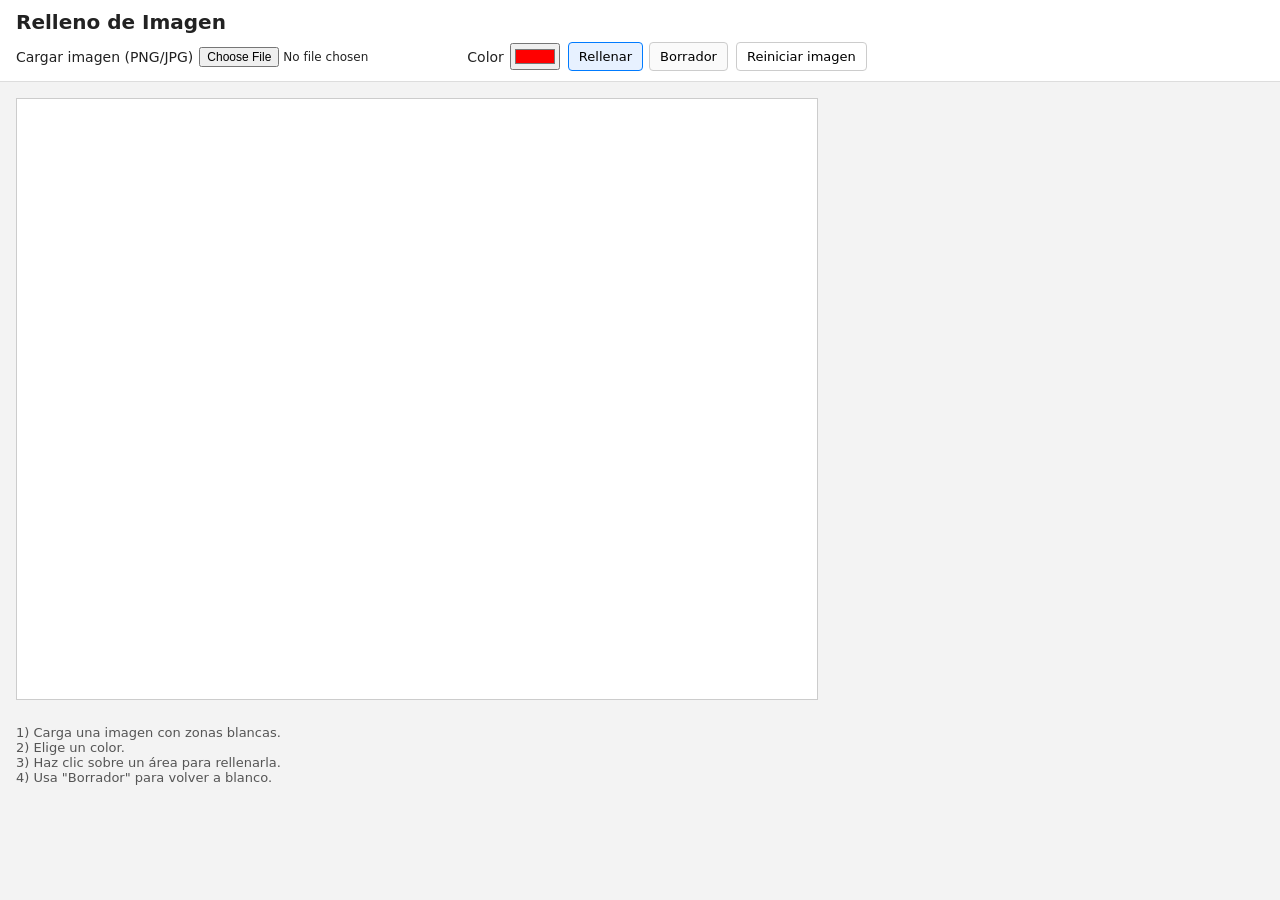
==== web/index.html @ a2bf3a7e "v1" ====
<!DOCTYPE html>
<html lang="es">
<head>
  <meta charset="UTF-8">
  <title>Relleno de Imagen (Tipo Paint)</title>
  <link rel="stylesheet" href="styles.css">
</head>
<body>
  <header>
    <h1>Relleno de Imagen</h1>
    <div class="toolbar">
      <label class="tool-item">
        Cargar imagen (PNG/JPG)
        <input type="file" id="imageLoader" accept="image/png, image/jpeg">
      </label>

      <label class="tool-item">
        Color
        <input type="color" id="colorPicker" value="#ff0000">
      </label>

      <div class="tool-item mode-buttons">
        <button id="fillModeBtn" class="active">Rellenar</button>
        <button id="eraseModeBtn">Borrador</button>
      </div>

      <button id="resetBtn" class="tool-item">Reiniciar imagen</button>
    </div>
  </header>

  <main>
    <canvas id="canvas"></canvas>
    <p class="hint">
      1) Carga una imagen con zonas blancas.<br>
      2) Elige un color.<br>
      3) Haz clic sobre un área para rellenarla.<br>
      4) Usa "Borrador" para volver a blanco.
    </p>
  </main>

  <script src="script.js"></script>
</body>
</html>
---- web/styles.css ----
* {
  box-sizing: border-box;
  font-family: system-ui, -apple-system, BlinkMacSystemFont, "Segoe UI", sans-serif;
}

body {
  margin: 0;
  background: #f3f3f3;
  color: #222;
}

header {
  background: #ffffff;
  border-bottom: 1px solid #ddd;
  padding: 10px 16px;
  display: flex;
  flex-direction: column;
  gap: 8px;
}

header h1 {
  margin: 0;
  font-size: 20px;
}

.toolbar {
  display: flex;
  flex-wrap: wrap;
  gap: 8px;
  align-items: center;
}

.tool-item {
  display: inline-flex;
  align-items: center;
  gap: 6px;
  font-size: 14px;
}

.tool-item input[type="file"] {
  font-size: 12px;
}

.mode-buttons button {
  padding: 6px 10px;
  border: 1px solid #ccc;
  background: #fafafa;
  cursor: pointer;
  border-radius: 4px;
  font-size: 13px;
}

.mode-buttons button.active {
  border-color: #007bff;
  background: #e7f1ff;
}

.mode-buttons button:hover {
  background: #f0f0f0;
}

#resetBtn {
  padding: 6px 10px;
  border-radius: 4px;
  border: 1px solid #ccc;
  background: #fff;
  cursor: pointer;
  font-size: 13px;
}

#resetBtn:hover {
  background: #f5f5f5;
}

main {
  padding: 16px;
  display: flex;
  flex-direction: column;
  align-items: flex-start;
  gap: 12px;
}

#canvas {
  border: 1px solid #ccc;
  background: #ffffff;
  max-width: 100%;
  image-rendering: pixelated;
}

.hint {
  font-size: 13px;
  color: #555;
}
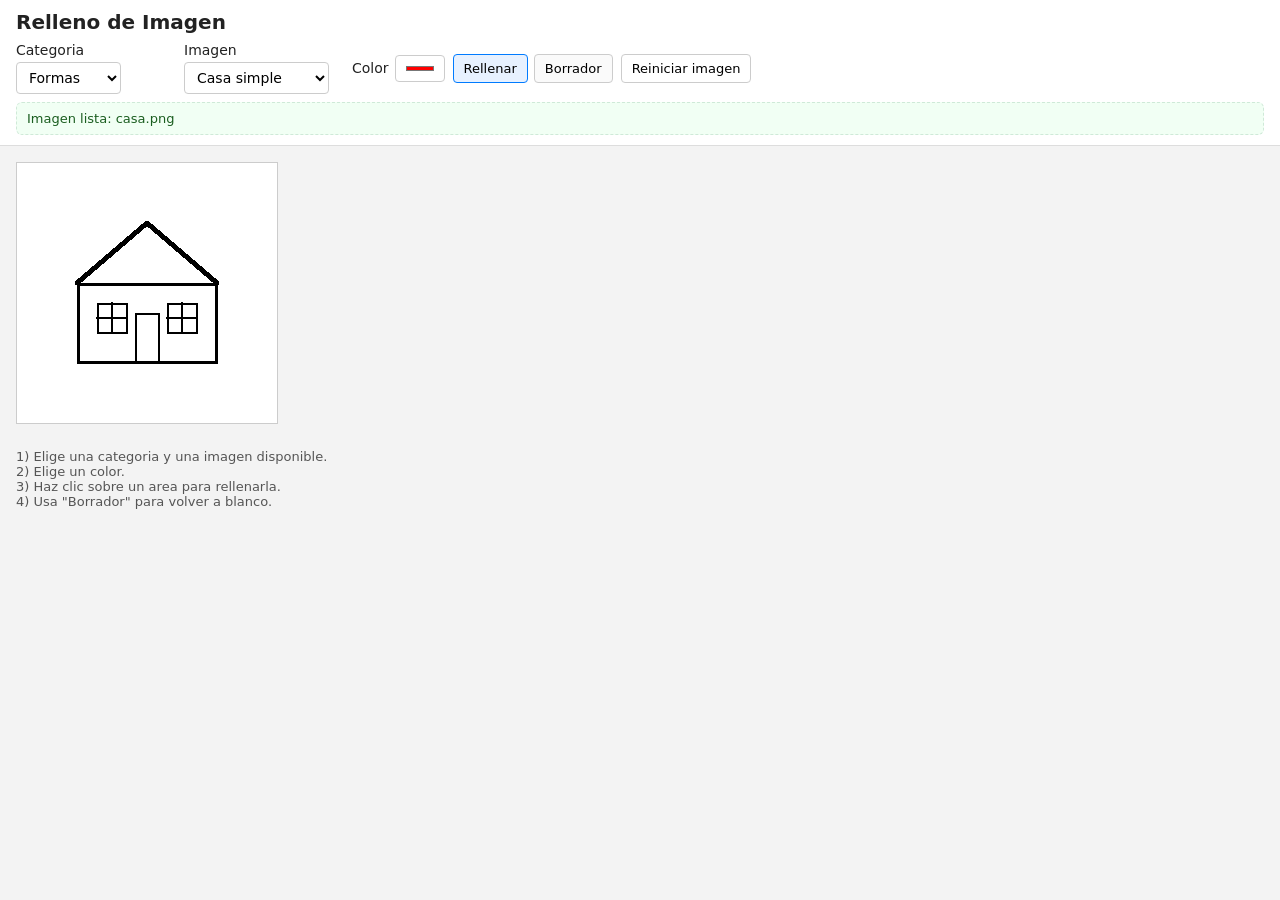
==== commit a8c5c7ba: "v2" ====
--- a/web/index.html
+++ b/web/index.html
@@ -9,10 +9,15 @@
   <header>
     <h1>Relleno de Imagen</h1>
     <div class="toolbar">
-      <label class="tool-item">
-        Cargar imagen (PNG/JPG)
-        <input type="file" id="imageLoader" accept="image/png, image/jpeg">
-      </label>
+      <div class="tool-item column">
+        <label for="categorySelect">Categoria</label>
+        <select id="categorySelect"></select>
+      </div>
+
+      <div class="tool-item column">
+        <label for="imageSelect">Imagen</label>
+        <select id="imageSelect"></select>
+      </div>
 
       <label class="tool-item">
         Color
@@ -26,14 +31,15 @@
 
       <button id="resetBtn" class="tool-item">Reiniciar imagen</button>
     </div>
+    <div id="status" class="status">Selecciona una imagen de la lista para empezar.</div>
   </header>
 
   <main>
     <canvas id="canvas"></canvas>
     <p class="hint">
-      1) Carga una imagen con zonas blancas.<br>
+      1) Elige una categoria y una imagen disponible.<br>
       2) Elige un color.<br>
-      3) Haz clic sobre un área para rellenarla.<br>
+      3) Haz clic sobre un area para rellenarla.<br>
       4) Usa "Borrador" para volver a blanco.
     </p>
   </main>
--- a/web/styles.css
+++ b/web/styles.css
@@ -37,8 +37,20 @@
   font-size: 14px;
 }
 
-.tool-item input[type="file"] {
-  font-size: 12px;
+.tool-item.column {
+  flex-direction: column;
+  align-items: flex-start;
+  gap: 4px;
+  min-width: 160px;
+}
+
+.tool-item select,
+.tool-item input[type="color"] {
+  padding: 6px 8px;
+  border-radius: 4px;
+  border: 1px solid #ccc;
+  background: #fff;
+  font-size: 14px;
 }
 
 .mode-buttons button {
@@ -72,6 +84,27 @@
   background: #f5f5f5;
 }
 
+.status {
+  font-size: 13px;
+  color: #444;
+  padding: 8px 10px;
+  background: #f9f9f9;
+  border: 1px dashed #ddd;
+  border-radius: 6px;
+}
+
+.status[data-state="success"] {
+  color: #1b5e20;
+  background: #f1fff4;
+  border-color: #cfe9d8;
+}
+
+.status[data-state="error"] {
+  color: #b00020;
+  background: #fff3f3;
+  border-color: #f5c2c7;
+}
+
 main {
   padding: 16px;
   display: flex;
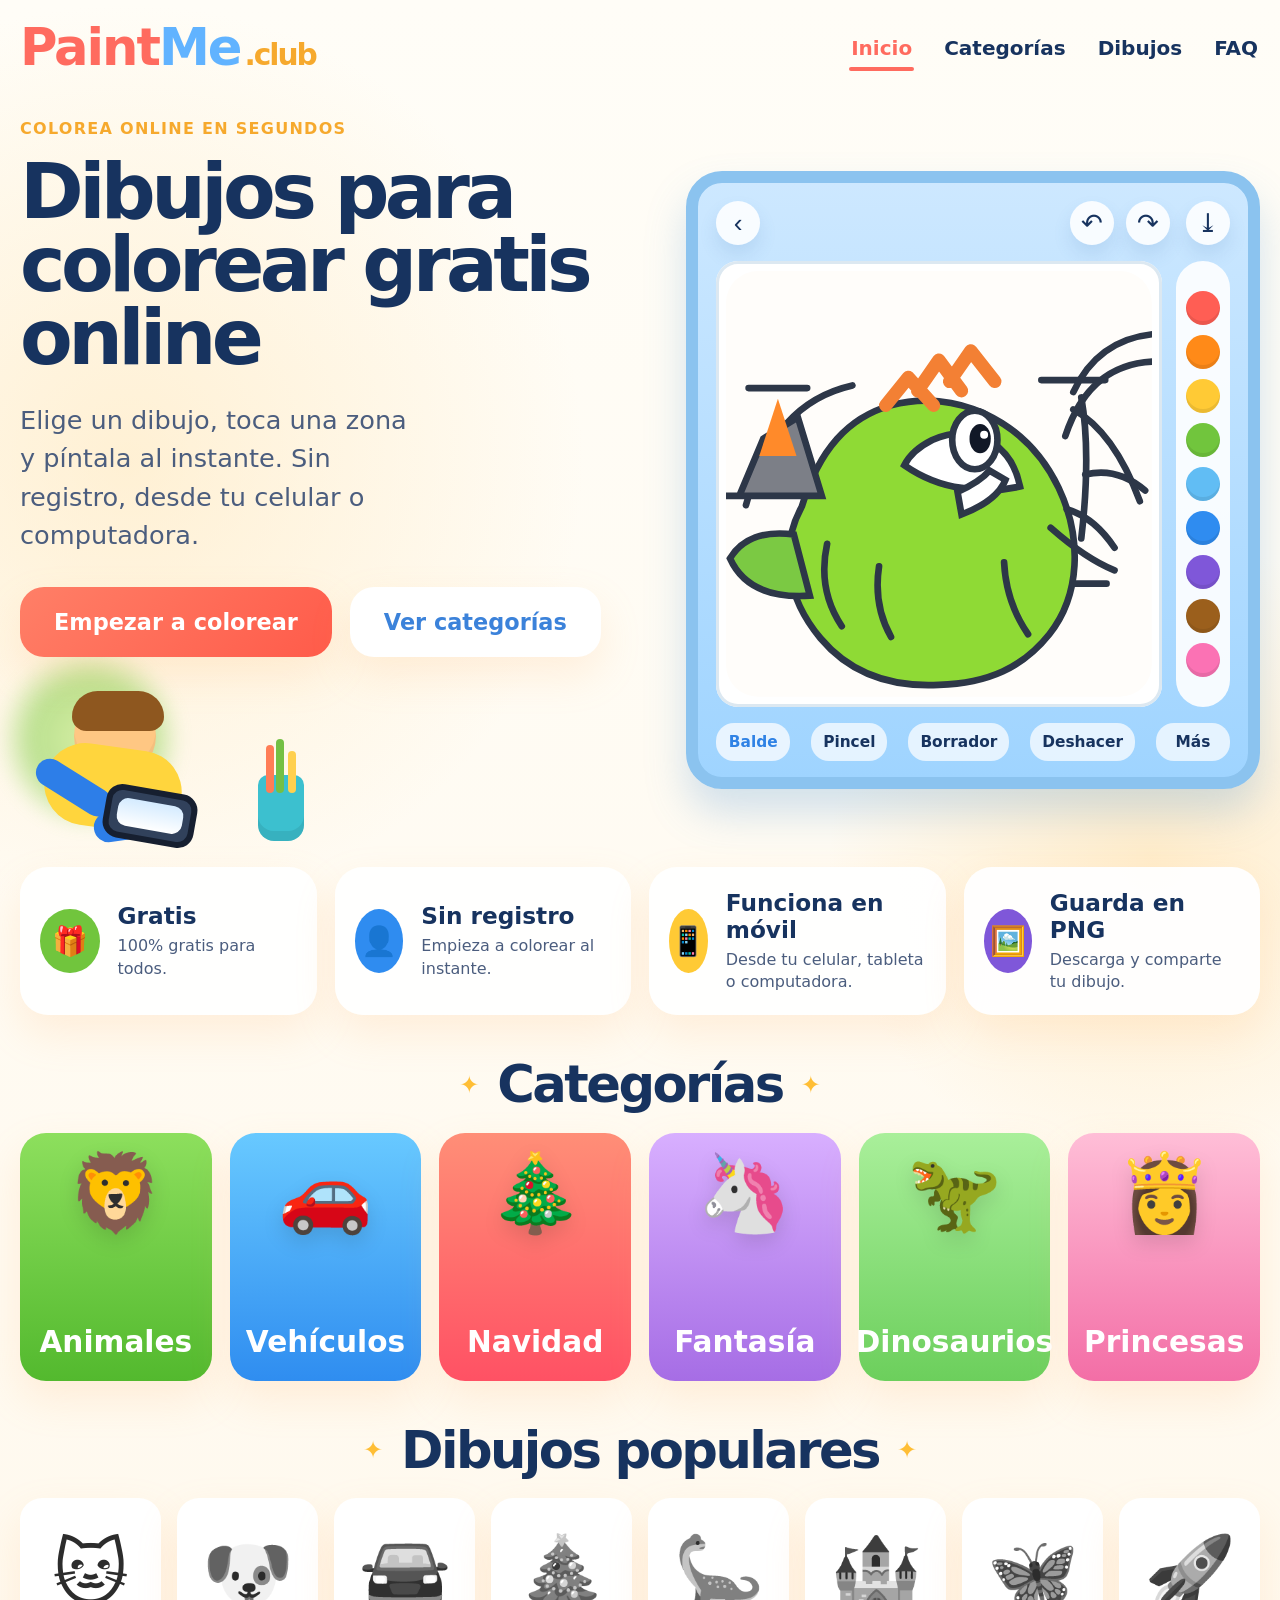
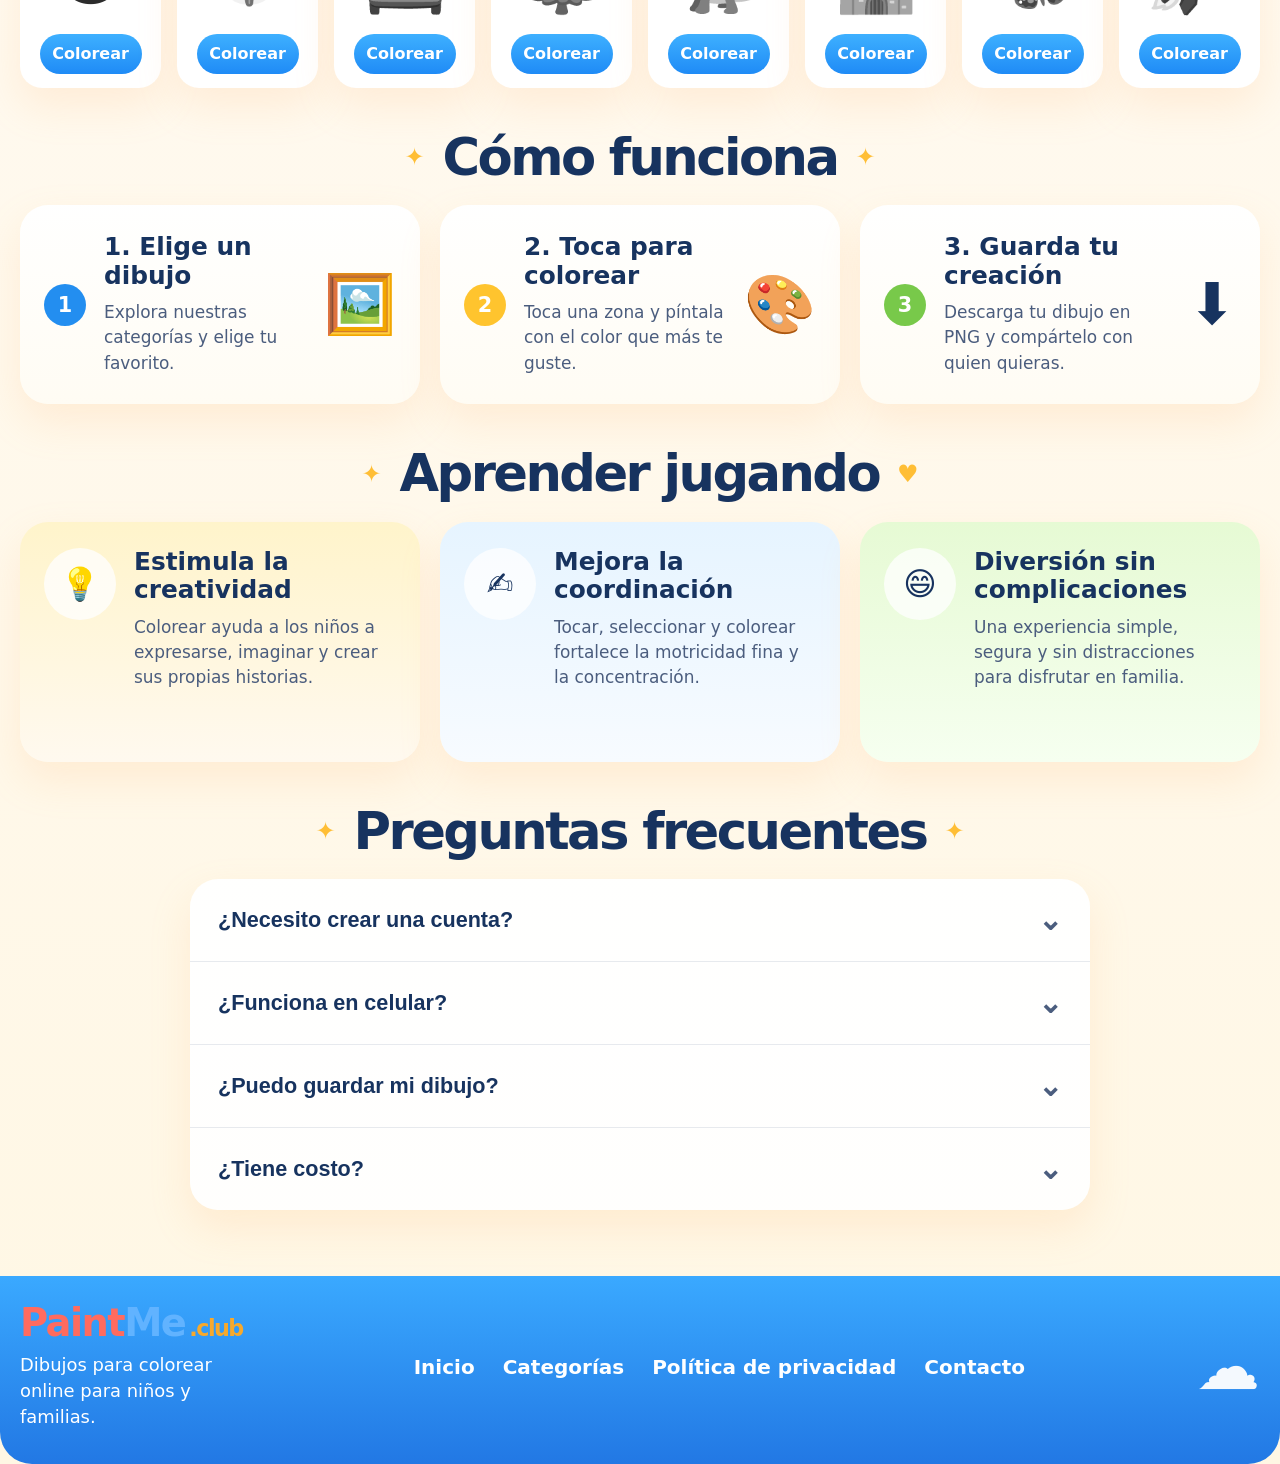
==== commit cb197bb0: "home" ====
--- a/web/index.html
+++ b/web/index.html
@@ -2,48 +2,338 @@
 <html lang="es">
 <head>
   <meta charset="UTF-8">
-  <title>Relleno de Imagen (Tipo Paint)</title>
-  <link rel="stylesheet" href="styles.css">
+  <meta name="viewport" content="width=device-width, initial-scale=1.0">
+  <title>PaintMe.club | Dibujos para colorear gratis online</title>
+  <meta name="description" content="Dibujos para colorear gratis online para niños y familias. Elige un dibujo, toca para colorear y guarda tu creación en PNG.">
+  <link rel="stylesheet" href="index.css">
 </head>
 <body>
-  <header>
-    <h1>Relleno de Imagen</h1>
-    <div class="toolbar">
-      <div class="tool-item column">
-        <label for="categorySelect">Categoria</label>
-        <select id="categorySelect"></select>
+  <div class="page-shell">
+    <header class="site-header" id="inicio">
+      <a class="brand" href="#inicio" aria-label="PaintMe.club, volver al inicio">
+        <span class="brand-paint">Paint</span><span class="brand-me">Me</span><span class="brand-club">.club</span>
+      </a>
+      <nav class="site-nav" aria-label="Principal">
+        <a class="is-active" href="#inicio">Inicio</a>
+        <a href="#categorias">Categorías</a>
+        <a href="#dibujos">Dibujos</a>
+        <a href="#faq">FAQ</a>
+      </nav>
+    </header>
+
+    <main>
+      <section class="hero-section">
+        <div class="hero-copy">
+          <p class="eyebrow">Colorea online en segundos</p>
+          <h1>Dibujos para colorear gratis online</h1>
+          <p class="hero-text">Elige un dibujo, toca una zona y píntala al instante. Sin registro, desde tu celular o computadora.</p>
+          <div class="hero-actions">
+            <a class="btn btn-primary" href="paint.html">Empezar a colorear</a>
+            <a class="btn btn-secondary" href="#categorias">Ver categorías</a>
+          </div>
+          <div class="hero-kid" aria-hidden="true">
+            <div class="kid-figure">
+              <div class="kid-head"></div>
+              <div class="kid-body"></div>
+              <div class="kid-tablet"></div>
+            </div>
+            <div class="pencil-cup">
+              <span></span><span></span><span></span>
+            </div>
+          </div>
+        </div>
+        <div class="hero-preview" aria-label="Vista previa de la aplicación para colorear">
+          <div class="preview-device">
+            <div class="preview-topbar">
+              <button type="button" aria-label="Volver">‹</button>
+              <div class="topbar-actions">
+                <button type="button" aria-label="Deshacer">↶</button>
+                <button type="button" aria-label="Rehacer">↷</button>
+              </div>
+              <button type="button" aria-label="Descargar">⤓</button>
+            </div>
+            <div class="preview-body">
+              <div class="drawing-surface">
+                <svg viewBox="0 0 320 320" role="img" aria-label="Dinosaurio coloreado en la app">
+                  <rect width="320" height="320" rx="24" fill="#fffdfa"/>
+                  <path d="M17 88h44M237 82h48M28 233h22M261 235h25" stroke="#2d3748" stroke-width="5" stroke-linecap="round"/>
+                  <path d="M57 177c13-43 35-67 67-76 47-13 101 10 126 62 18 38 16 81-7 110-20 25-46 37-83 38-39 2-68-10-89-35-26-31-31-68-14-99Z" fill="#8fda35" stroke="#2d3748" stroke-width="5"/>
+                  <path d="M155 127c16-7 31-7 45 2 11 7 18 18 21 33-13 3-28 4-44 1-16-2-30-8-43-17 4-8 11-14 21-19Z" fill="#ffffff" stroke="#2d3748" stroke-width="5"/>
+                  <ellipse cx="187" cy="127" rx="17" ry="22" fill="#ffffff" stroke="#2d3748" stroke-width="5"/>
+                  <ellipse cx="191" cy="126" rx="8" ry="11" fill="#111827"/>
+                  <circle cx="194" cy="123" r="3" fill="#ffffff"/>
+                  <path d="M210 157c-4 10-15 19-33 26l-3-17c11-5 19-10 24-16l12 7Z" fill="#ffffff" stroke="#2d3748" stroke-width="5"/>
+                  <path d="M120 101l17-21 19 21M144 90l16-23 17 23M168 83l16-23 18 23" fill="none" stroke="#f38034" stroke-width="10" stroke-linecap="round" stroke-linejoin="round"/>
+                  <path d="M76 205c-5 23-1 44 11 62M115 222c-3 20 0 37 9 53M209 219c1 20 7 38 18 54M244 193c17 15 33 26 48 32" fill="none" stroke="#2d3748" stroke-width="5" stroke-linecap="round"/>
+                  <path d="M63 244c-31 2-51-8-60-28 9-15 26-21 48-18l12 46Z" fill="#7bc943" stroke="#2d3748" stroke-width="5"/>
+                  <path d="M15 176c14-52 40-81 80-90" fill="none" stroke="#2d3748" stroke-width="5" stroke-linecap="round"/>
+                  <path d="M255 124c13-39 37-57 73-56M270 153c16-4 31 0 45 12M256 179c14 4 26 14 36 29" fill="none" stroke="#2d3748" stroke-width="5" stroke-linecap="round"/>
+                  <path d="M0 169h72l-18-59-26 16-18 43Z" fill="#7c7f87" stroke="#2d3748" stroke-width="5"/>
+                  <path d="m39 96 14 43H25l14-43Z" fill="#ff8a2a"/>
+                  <path d="M261 91c13-28 35-43 67-44" fill="none" stroke="#2d3748" stroke-width="5" stroke-linecap="round"/>
+                  <path d="M267 95c5 28 5 63 0 106" fill="none" stroke="#2d3748" stroke-width="5" stroke-linecap="round"/>
+                  <path d="M261 104c20 11 37 34 50 69" fill="none" stroke="#2d3748" stroke-width="5" stroke-linecap="round"/>
+                </svg>
+              </div>
+              <div class="palette" aria-hidden="true">
+                <span class="swatch coral"></span>
+                <span class="swatch orange"></span>
+                <span class="swatch yellow"></span>
+                <span class="swatch green"></span>
+                <span class="swatch sky"></span>
+                <span class="swatch blue"></span>
+                <span class="swatch purple"></span>
+                <span class="swatch brown"></span>
+                <span class="swatch pink"></span>
+              </div>
+            </div>
+            <div class="preview-toolbar" aria-hidden="true">
+              <span class="tool-pill is-selected">Balde</span>
+              <span class="tool-pill">Pincel</span>
+              <span class="tool-pill">Borrador</span>
+              <span class="tool-pill">Deshacer</span>
+              <span class="tool-pill">Más</span>
+            </div>
+          </div>
+        </div>
+      </section>
+
+      <section class="benefits-section" aria-label="Beneficios principales">
+        <article class="benefit-card">
+          <span class="benefit-icon green">🎁</span>
+          <div>
+            <h2>Gratis</h2>
+            <p>100% gratis para todos.</p>
+          </div>
+        </article>
+        <article class="benefit-card">
+          <span class="benefit-icon blue">👤</span>
+          <div>
+            <h2>Sin registro</h2>
+            <p>Empieza a colorear al instante.</p>
+          </div>
+        </article>
+        <article class="benefit-card">
+          <span class="benefit-icon yellow">📱</span>
+          <div>
+            <h2>Funciona en móvil</h2>
+            <p>Desde tu celular, tableta o computadora.</p>
+          </div>
+        </article>
+        <article class="benefit-card">
+          <span class="benefit-icon purple">🖼️</span>
+          <div>
+            <h2>Guarda en PNG</h2>
+            <p>Descarga y comparte tu dibujo.</p>
+          </div>
+        </article>
+      </section>
+
+      <section class="section-block" id="categorias">
+        <div class="section-heading">
+          <span class="spark">✦</span>
+          <h2>Categorías</h2>
+          <span class="spark">✦</span>
+        </div>
+        <div class="category-grid">
+          <a class="category-card lime" href="paint.html" aria-label="Ir a Animales">
+            <span class="art">🦁</span>
+            <strong>Animales</strong>
+          </a>
+          <a class="category-card blue" href="paint.html" aria-label="Ir a Vehículos">
+            <span class="art">🚗</span>
+            <strong>Vehículos</strong>
+          </a>
+          <a class="category-card coral" href="paint.html" aria-label="Ir a Navidad">
+            <span class="art">🎄</span>
+            <strong>Navidad</strong>
+          </a>
+          <a class="category-card violet" href="paint.html" aria-label="Ir a Fantasía">
+            <span class="art">🦄</span>
+            <strong>Fantasía</strong>
+          </a>
+          <a class="category-card mint" href="paint.html" aria-label="Ir a Dinosaurios">
+            <span class="art">🦖</span>
+            <strong>Dinosaurios</strong>
+          </a>
+          <a class="category-card pink" href="paint.html" aria-label="Ir a Princesas">
+            <span class="art">👸</span>
+            <strong>Princesas</strong>
+          </a>
+        </div>
+      </section>
+
+      <section class="section-block" id="dibujos">
+        <div class="section-heading">
+          <span class="spark">✦</span>
+          <h2>Dibujos populares</h2>
+          <span class="spark">✦</span>
+        </div>
+        <div class="popular-grid">
+          <article class="popular-card">
+            <div class="sketch">🐱</div>
+            <a href="paint.html" class="mini-btn">Colorear</a>
+          </article>
+          <article class="popular-card">
+            <div class="sketch">🐶</div>
+            <a href="paint.html" class="mini-btn">Colorear</a>
+          </article>
+          <article class="popular-card">
+            <div class="sketch">🚘</div>
+            <a href="paint.html" class="mini-btn">Colorear</a>
+          </article>
+          <article class="popular-card">
+            <div class="sketch">🎄</div>
+            <a href="paint.html" class="mini-btn">Colorear</a>
+          </article>
+          <article class="popular-card">
+            <div class="sketch">🦕</div>
+            <a href="paint.html" class="mini-btn">Colorear</a>
+          </article>
+          <article class="popular-card">
+            <div class="sketch">🏰</div>
+            <a href="paint.html" class="mini-btn">Colorear</a>
+          </article>
+          <article class="popular-card">
+            <div class="sketch">🦋</div>
+            <a href="paint.html" class="mini-btn">Colorear</a>
+          </article>
+          <article class="popular-card">
+            <div class="sketch">🚀</div>
+            <a href="paint.html" class="mini-btn">Colorear</a>
+          </article>
+        </div>
+      </section>
+
+      <section class="section-block">
+        <div class="section-heading">
+          <span class="spark">✦</span>
+          <h2>Cómo funciona</h2>
+          <span class="spark">✦</span>
+        </div>
+        <div class="steps-grid">
+          <article class="step-card">
+            <span class="step-number">1</span>
+            <div class="step-copy">
+              <h3>1. Elige un dibujo</h3>
+              <p>Explora nuestras categorías y elige tu favorito.</p>
+            </div>
+            <div class="step-art">🖼️</div>
+          </article>
+          <article class="step-card">
+            <span class="step-number gold">2</span>
+            <div class="step-copy">
+              <h3>2. Toca para colorear</h3>
+              <p>Toca una zona y píntala con el color que más te guste.</p>
+            </div>
+            <div class="step-art">🎨</div>
+          </article>
+          <article class="step-card">
+            <span class="step-number green">3</span>
+            <div class="step-copy">
+              <h3>3. Guarda tu creación</h3>
+              <p>Descarga tu dibujo en PNG y compártelo con quien quieras.</p>
+            </div>
+            <div class="step-art">⬇️</div>
+          </article>
+        </div>
+      </section>
+
+      <section class="section-block">
+        <div class="section-heading">
+          <span class="spark">✦</span>
+          <h2>Aprender jugando</h2>
+          <span class="spark">♥</span>
+        </div>
+        <div class="learning-grid">
+          <article class="learning-card sun">
+            <div class="learning-visual">💡</div>
+            <div>
+              <h3>Estimula la creatividad</h3>
+              <p>Colorear ayuda a los niños a expresarse, imaginar y crear sus propias historias.</p>
+            </div>
+          </article>
+          <article class="learning-card sky">
+            <div class="learning-visual">✍️</div>
+            <div>
+              <h3>Mejora la coordinación</h3>
+              <p>Tocar, seleccionar y colorear fortalece la motricidad fina y la concentración.</p>
+            </div>
+          </article>
+          <article class="learning-card mint">
+            <div class="learning-visual">😄</div>
+            <div>
+              <h3>Diversión sin complicaciones</h3>
+              <p>Una experiencia simple, segura y sin distracciones para disfrutar en familia.</p>
+            </div>
+          </article>
+        </div>
+      </section>
+
+      <section class="section-block faq-block" id="faq">
+        <div class="section-heading">
+          <span class="spark">✦</span>
+          <h2>Preguntas frecuentes</h2>
+          <span class="spark">✦</span>
+        </div>
+        <div class="faq-list">
+          <article class="faq-item">
+            <button class="faq-trigger" type="button" aria-expanded="false">
+              <span>¿Necesito crear una cuenta?</span>
+              <span class="faq-plus">⌄</span>
+            </button>
+            <div class="faq-panel" hidden>
+              <p>No. Puedes empezar a colorear apenas entras, sin registro ni formularios.</p>
+            </div>
+          </article>
+          <article class="faq-item">
+            <button class="faq-trigger" type="button" aria-expanded="false">
+              <span>¿Funciona en celular?</span>
+              <span class="faq-plus">⌄</span>
+            </button>
+            <div class="faq-panel" hidden>
+              <p>Sí. La experiencia está pensada para celular, tableta y computadora.</p>
+            </div>
+          </article>
+          <article class="faq-item">
+            <button class="faq-trigger" type="button" aria-expanded="false">
+              <span>¿Puedo guardar mi dibujo?</span>
+              <span class="faq-plus">⌄</span>
+            </button>
+            <div class="faq-panel" hidden>
+              <p>Sí. Al terminar, puedes descargar tu creación y compartirla como PNG.</p>
+            </div>
+          </article>
+          <article class="faq-item">
+            <button class="faq-trigger" type="button" aria-expanded="false">
+              <span>¿Tiene costo?</span>
+              <span class="faq-plus">⌄</span>
+            </button>
+            <div class="faq-panel" hidden>
+              <p>No. PaintMe.club ofrece dibujos para colorear gratis online para niños y familias.</p>
+            </div>
+          </article>
+        </div>
+      </section>
+    </main>
+
+    <footer class="site-footer">
+      <div class="footer-brand">
+        <a class="brand footer-logo" href="#inicio">
+          <span class="brand-paint">Paint</span><span class="brand-me">Me</span><span class="brand-club">.club</span>
+        </a>
+        <p>Dibujos para colorear online para niños y familias.</p>
       </div>
-
-      <div class="tool-item column">
-        <label for="imageSelect">Imagen</label>
-        <select id="imageSelect"></select>
-      </div>
-
-      <label class="tool-item">
-        Color
-        <input type="color" id="colorPicker" value="#ff0000">
-      </label>
-
-      <div class="tool-item mode-buttons">
-        <button id="fillModeBtn" class="active">Rellenar</button>
-        <button id="eraseModeBtn">Borrador</button>
-      </div>
-
-      <button id="resetBtn" class="tool-item">Reiniciar imagen</button>
-    </div>
-    <div id="status" class="status">Selecciona una imagen de la lista para empezar.</div>
-  </header>
-
-  <main>
-    <canvas id="canvas"></canvas>
-    <p class="hint">
-      1) Elige una categoria y una imagen disponible.<br>
-      2) Elige un color.<br>
-      3) Haz clic sobre un area para rellenarla.<br>
-      4) Usa "Borrador" para volver a blanco.
-    </p>
-  </main>
-
-  <script src="script.js"></script>
+      <nav class="footer-nav" aria-label="Secundaria">
+        <a href="#inicio">Inicio</a>
+        <a href="#categorias">Categorías</a>
+        <a href="#">Política de privacidad</a>
+        <a href="#">Contacto</a>
+      </nav>
+      <div class="footer-cloud" aria-hidden="true">☁︎</div>
+    </footer>
+  </div>
+
+  <script src="index.js"></script>
 </body>
 </html>
--- a/web/index.css
+++ b/web/index.css
@@ -0,0 +1,919 @@
+:root {
+  --bg: #fff9ee;
+  --surface: #ffffff;
+  --ink: #17335f;
+  --muted: #4b5d7e;
+  --coral: #ff6b5f;
+  --coral-strong: #ff5b4a;
+  --sky: #61b3ff;
+  --sky-soft: #edf7ff;
+  --gold: #ffd358;
+  --mint: #b7ee89;
+  --lime: #7fd44f;
+  --pink: #ff77ac;
+  --violet: #b48aea;
+  --shadow: 0 18px 40px rgba(255, 183, 111, 0.18);
+  --round-xl: 34px;
+  --round-lg: 28px;
+  --round-md: 22px;
+  --max-width: 1240px;
+}
+
+* {
+  box-sizing: border-box;
+}
+
+html {
+  scroll-behavior: smooth;
+}
+
+body {
+  margin: 0;
+  font-family: "Trebuchet MS", "Segoe UI", system-ui, sans-serif;
+  color: var(--ink);
+  background:
+    radial-gradient(circle at 10% 15%, rgba(255, 226, 172, 0.45), transparent 16%),
+    radial-gradient(circle at 90% 28%, rgba(255, 209, 129, 0.35), transparent 13%),
+    linear-gradient(180deg, #fffdf7 0%, #fff9ee 55%, #fff7e4 100%);
+}
+
+a {
+  color: inherit;
+  text-decoration: none;
+}
+
+button,
+a {
+  transition: transform 160ms ease, box-shadow 160ms ease, background-color 160ms ease, color 160ms ease;
+}
+
+button:focus-visible,
+a:focus-visible {
+  outline: 3px solid #ffb63f;
+  outline-offset: 3px;
+}
+
+.page-shell {
+  max-width: 1440px;
+  margin: 0 auto;
+  border-radius: 32px;
+  overflow: hidden;
+}
+
+.site-header,
+.hero-section,
+.benefits-section,
+.section-block,
+.site-footer {
+  width: min(calc(100% - 32px), var(--max-width));
+  margin-inline: auto;
+}
+
+.site-header {
+  display: flex;
+  align-items: center;
+  justify-content: space-between;
+  gap: 24px;
+  padding: 22px 0 18px;
+}
+
+.brand {
+  display: inline-flex;
+  align-items: baseline;
+  font-size: clamp(2.1rem, 4vw, 3.45rem);
+  font-weight: 900;
+  line-height: 1;
+  letter-spacing: -0.04em;
+}
+
+.brand-paint {
+  color: var(--coral);
+}
+
+.brand-me {
+  color: var(--sky);
+}
+
+.brand-club {
+  color: #f6a92d;
+  font-size: 0.58em;
+  margin-left: 4px;
+}
+
+.site-nav,
+.footer-nav {
+  display: flex;
+  align-items: center;
+  gap: 28px;
+  font-size: 1.25rem;
+  font-weight: 700;
+}
+
+.site-nav a {
+  position: relative;
+  padding: 6px 2px;
+}
+
+.site-nav a.is-active,
+.site-nav a:hover {
+  color: var(--coral);
+}
+
+.site-nav a.is-active::after,
+.site-nav a:hover::after {
+  content: "";
+  position: absolute;
+  left: 0;
+  right: 0;
+  bottom: -5px;
+  height: 4px;
+  border-radius: 999px;
+  background: var(--coral);
+}
+
+.hero-section {
+  display: grid;
+  grid-template-columns: minmax(0, 1.05fr) minmax(460px, 0.95fr);
+  gap: 32px;
+  align-items: center;
+  padding: 28px 0 18px;
+  position: relative;
+}
+
+.hero-section::before,
+.hero-section::after {
+  content: "";
+  position: absolute;
+  inset: auto;
+  pointer-events: none;
+}
+
+.hero-section::before {
+  left: -20px;
+  bottom: 30px;
+  width: 180px;
+  height: 180px;
+  background: radial-gradient(circle at 50% 50%, #b5e96e 0%, #85cf4a 45%, rgba(133, 207, 74, 0) 72%);
+  opacity: 0.55;
+  filter: blur(8px);
+}
+
+.hero-copy {
+  position: relative;
+  z-index: 1;
+}
+
+.eyebrow {
+  margin: 0 0 18px;
+  color: #f6a92d;
+  font-size: 1rem;
+  font-weight: 800;
+  text-transform: uppercase;
+  letter-spacing: 0.08em;
+}
+
+.hero-copy h1 {
+  margin: 0;
+  max-width: 11ch;
+  font-size: clamp(3rem, 6vw, 5.8rem);
+  line-height: 0.95;
+  letter-spacing: -0.06em;
+}
+
+.hero-text {
+  margin: 26px 0 0;
+  max-width: 24ch;
+  font-size: clamp(1.28rem, 2vw, 1.72rem);
+  line-height: 1.5;
+  color: var(--muted);
+}
+
+.hero-actions {
+  display: flex;
+  flex-wrap: wrap;
+  gap: 18px;
+  margin-top: 32px;
+}
+
+.btn {
+  display: inline-flex;
+  align-items: center;
+  justify-content: center;
+  min-height: 70px;
+  padding: 0 34px;
+  border-radius: 24px;
+  font-size: 1.4rem;
+  font-weight: 900;
+  box-shadow: var(--shadow);
+}
+
+.btn:hover {
+  transform: translateY(-2px);
+}
+
+.btn-primary {
+  color: #fff;
+  background: linear-gradient(135deg, #ff7f67, var(--coral-strong));
+}
+
+.btn-secondary {
+  color: #3b82da;
+  background: #fff;
+}
+
+.hero-kid {
+  margin-top: 34px;
+  display: flex;
+  align-items: flex-end;
+  gap: 18px;
+}
+
+.kid-figure {
+  position: relative;
+  width: 220px;
+  height: 150px;
+}
+
+.kid-head,
+.kid-body,
+.kid-tablet {
+  position: absolute;
+}
+
+.kid-head {
+  left: 54px;
+  top: 4px;
+  width: 82px;
+  height: 82px;
+  border-radius: 50%;
+  background: #ffc783;
+  box-shadow: inset 0 -8px 0 rgba(0, 0, 0, 0.04);
+}
+
+.kid-head::before {
+  content: "";
+  position: absolute;
+  top: -4px;
+  left: -2px;
+  width: 92px;
+  height: 40px;
+  border-radius: 50px 50px 28px 28px;
+  background: #8e571f;
+}
+
+.kid-body {
+  left: 24px;
+  top: 56px;
+  width: 138px;
+  height: 82px;
+  border-radius: 48px;
+  background: #ffd53d;
+  transform: rotate(8deg);
+}
+
+.kid-body::before,
+.kid-body::after {
+  content: "";
+  position: absolute;
+  background: #2d7ee8;
+  border-radius: 40px;
+}
+
+.kid-body::before {
+  left: -12px;
+  top: 32px;
+  width: 84px;
+  height: 28px;
+  transform: rotate(24deg);
+}
+
+.kid-body::after {
+  right: -14px;
+  bottom: -4px;
+  width: 98px;
+  height: 30px;
+  transform: rotate(-16deg);
+}
+
+.kid-tablet {
+  left: 84px;
+  bottom: -2px;
+  width: 92px;
+  height: 54px;
+  border-radius: 16px;
+  background: #31415b;
+  border: 6px solid #161f30;
+  transform: rotate(10deg);
+}
+
+.kid-tablet::before {
+  content: "";
+  position: absolute;
+  inset: 7px;
+  border-radius: 10px;
+  background: linear-gradient(180deg, #d4ebff 0%, #ffffff 100%);
+}
+
+.pencil-cup {
+  position: relative;
+  width: 46px;
+  height: 66px;
+  border-radius: 10px 10px 16px 16px;
+  background: #3cc0cf;
+  box-shadow: inset 0 -10px 0 rgba(0, 0, 0, 0.08);
+}
+
+.pencil-cup span {
+  position: absolute;
+  bottom: 48px;
+  width: 8px;
+  border-radius: 999px;
+}
+
+.pencil-cup span:nth-child(1) {
+  left: 8px;
+  height: 48px;
+  background: #ff7d56;
+}
+
+.pencil-cup span:nth-child(2) {
+  left: 18px;
+  height: 54px;
+  background: #74c044;
+}
+
+.pencil-cup span:nth-child(3) {
+  left: 30px;
+  height: 42px;
+  background: #ffd04e;
+}
+
+.hero-preview {
+  position: relative;
+}
+
+.preview-device {
+  background: linear-gradient(180deg, #cde8ff 0%, #9fd4ff 100%);
+  border: 12px solid #8bc3ef;
+  border-radius: 36px;
+  padding: 18px 18px 16px;
+  box-shadow: 0 24px 40px rgba(80, 150, 214, 0.26);
+}
+
+.preview-topbar,
+.preview-toolbar {
+  display: flex;
+  align-items: center;
+  justify-content: space-between;
+  gap: 16px;
+}
+
+.preview-topbar button {
+  border: 0;
+  width: 44px;
+  height: 44px;
+  border-radius: 50%;
+  font-size: 1.65rem;
+  color: var(--ink);
+  background: rgba(255, 255, 255, 0.88);
+  box-shadow: 0 10px 18px rgba(70, 122, 178, 0.14);
+}
+
+.topbar-actions {
+  display: flex;
+  gap: 12px;
+  margin-left: auto;
+}
+
+.preview-body {
+  margin-top: 16px;
+  display: grid;
+  grid-template-columns: minmax(0, 1fr) 54px;
+  gap: 14px;
+  align-items: stretch;
+}
+
+.drawing-surface {
+  background: #ffffff;
+  border-radius: 22px;
+  padding: 10px;
+  box-shadow: inset 0 0 0 3px #dce8f1;
+}
+
+.drawing-surface svg {
+  display: block;
+  width: 100%;
+  height: auto;
+  border-radius: 18px;
+}
+
+.palette {
+  display: flex;
+  flex-direction: column;
+  gap: 10px;
+  align-items: center;
+  justify-content: center;
+  background: rgba(255, 255, 255, 0.9);
+  border-radius: 28px;
+  padding: 16px 10px;
+}
+
+.swatch {
+  width: 34px;
+  height: 34px;
+  border-radius: 50%;
+  box-shadow: inset 0 -4px 0 rgba(0, 0, 0, 0.08);
+}
+
+.coral { background: #ff5e54; }
+.orange { background: #ff8a18; }
+.yellow { background: #ffca35; }
+.green { background: #71c53d; }
+.sky { background: #61bdf4; }
+.blue { background: #2f8cf0; }
+.purple { background: #7f57d9; }
+.brown { background: #9b5f1c; }
+.pink { background: #fb72b4; }
+
+.preview-toolbar {
+  margin-top: 16px;
+}
+
+.tool-pill {
+  display: inline-flex;
+  align-items: center;
+  justify-content: center;
+  min-width: 74px;
+  padding: 10px 12px;
+  border-radius: 18px;
+  font-size: 0.96rem;
+  font-weight: 800;
+  background: rgba(255, 255, 255, 0.72);
+}
+
+.tool-pill.is-selected {
+  color: #2f82e5;
+  background: #e8f4ff;
+}
+
+.benefits-section {
+  display: grid;
+  grid-template-columns: repeat(4, minmax(0, 1fr));
+  gap: 18px;
+  margin-top: 8px;
+}
+
+.benefit-card,
+.step-card,
+.learning-card,
+.faq-list,
+.popular-card,
+.category-card {
+  box-shadow: var(--shadow);
+}
+
+.benefit-card {
+  display: flex;
+  align-items: center;
+  gap: 18px;
+  padding: 22px 20px;
+  border-radius: var(--round-lg);
+  background: rgba(255, 255, 255, 0.95);
+}
+
+.benefit-icon {
+  width: 64px;
+  height: 64px;
+  display: inline-flex;
+  align-items: center;
+  justify-content: center;
+  border-radius: 50%;
+  font-size: 1.8rem;
+}
+
+.benefit-card h2 {
+  margin: 0 0 6px;
+  font-size: 1.45rem;
+}
+
+.benefit-card p {
+  margin: 0;
+  color: var(--muted);
+  font-size: 1rem;
+  line-height: 1.4;
+}
+
+.section-block {
+  padding: 44px 0 0;
+}
+
+.section-heading {
+  display: flex;
+  align-items: center;
+  justify-content: center;
+  gap: 18px;
+  margin-bottom: 22px;
+  text-align: center;
+}
+
+.section-heading h2 {
+  margin: 0;
+  font-size: clamp(2rem, 4vw, 3.35rem);
+  line-height: 1;
+  letter-spacing: -0.05em;
+}
+
+.spark {
+  color: #ffbe35;
+  font-size: 1.5rem;
+}
+
+.category-grid {
+  display: grid;
+  grid-template-columns: repeat(6, minmax(0, 1fr));
+  gap: 18px;
+}
+
+.category-card {
+  min-height: 248px;
+  padding: 22px 14px;
+  border-radius: 26px;
+  display: flex;
+  flex-direction: column;
+  justify-content: space-between;
+  align-items: center;
+  text-align: center;
+  color: #fff;
+  font-size: 1.1rem;
+  font-weight: 900;
+}
+
+.category-card .art {
+  font-size: 4.75rem;
+  line-height: 1;
+  filter: drop-shadow(0 8px 10px rgba(0, 0, 0, 0.12));
+}
+
+.category-card strong {
+  font-size: 1.85rem;
+  line-height: 1.1;
+}
+
+.category-card.lime { background: linear-gradient(180deg, #8ddf5d, #53b92e); }
+.category-card.blue { background: linear-gradient(180deg, #68c9ff, #2f8df0); }
+.category-card.coral { background: linear-gradient(180deg, #ff8e77, #ff5164); }
+.category-card.violet { background: linear-gradient(180deg, #d8afff, #a66de5); }
+.category-card.mint { background: linear-gradient(180deg, #a9ef9a, #6ccf5c); }
+.category-card.pink { background: linear-gradient(180deg, #ffbed7, #f36ea6); }
+
+.popular-grid {
+  display: grid;
+  grid-template-columns: repeat(8, minmax(0, 1fr));
+  gap: 16px;
+}
+
+.popular-card {
+  background: #fff;
+  border-radius: 22px;
+  padding: 16px 14px 14px;
+  text-align: center;
+}
+
+.sketch {
+  min-height: 120px;
+  display: grid;
+  place-items: center;
+  font-size: 4.6rem;
+  filter: grayscale(1) contrast(1.05);
+}
+
+.mini-btn {
+  display: inline-flex;
+  align-items: center;
+  justify-content: center;
+  min-width: 102px;
+  min-height: 40px;
+  border-radius: 999px;
+  color: #fff;
+  font-size: 1rem;
+  font-weight: 800;
+  background: linear-gradient(180deg, #3eb0ff, #1f8bf6);
+}
+
+.steps-grid {
+  display: grid;
+  grid-template-columns: repeat(3, minmax(0, 1fr));
+  gap: 20px;
+}
+
+.step-card {
+  position: relative;
+  display: grid;
+  grid-template-columns: auto 1fr auto;
+  align-items: center;
+  gap: 18px;
+  min-height: 196px;
+  padding: 28px 24px;
+  border-radius: 28px;
+  background: linear-gradient(180deg, rgba(255, 255, 255, 0.98), rgba(255, 252, 244, 0.96));
+}
+
+.step-number {
+  width: 42px;
+  height: 42px;
+  display: inline-flex;
+  align-items: center;
+  justify-content: center;
+  border-radius: 50%;
+  font-size: 1.3rem;
+  font-weight: 900;
+  color: #fff;
+  background: #238ef0;
+}
+
+.step-number.gold { background: #ffc42e; }
+.step-number.green { background: #78c94a; }
+
+.step-copy h3,
+.learning-card h3 {
+  margin: 0 0 10px;
+  font-size: 1.55rem;
+  line-height: 1.15;
+}
+
+.step-copy p,
+.learning-card p {
+  margin: 0;
+  color: var(--muted);
+  font-size: 1.06rem;
+  line-height: 1.5;
+}
+
+.step-art {
+  font-size: 3.6rem;
+}
+
+.learning-grid {
+  display: grid;
+  grid-template-columns: repeat(3, minmax(0, 1fr));
+  gap: 20px;
+}
+
+.learning-card {
+  min-height: 240px;
+  padding: 26px 24px;
+  border-radius: 28px;
+  display: flex;
+  gap: 18px;
+  align-items: flex-start;
+}
+
+.learning-card.sun { background: linear-gradient(180deg, #fff4cb, #fff9ef); }
+.learning-card.sky { background: linear-gradient(180deg, #e6f4ff, #f7fbff); }
+.learning-card.mint { background: linear-gradient(180deg, #e6fad4, #f6fff0); }
+
+.learning-visual {
+  width: 72px;
+  height: 72px;
+  flex: none;
+  display: grid;
+  place-items: center;
+  border-radius: 50%;
+  font-size: 2rem;
+  background: rgba(255, 255, 255, 0.76);
+}
+
+.faq-block {
+  padding-bottom: 36px;
+}
+
+.faq-list {
+  max-width: 900px;
+  margin: 0 auto;
+  border-radius: 28px;
+  overflow: hidden;
+  background: rgba(255, 255, 255, 0.94);
+}
+
+.faq-item + .faq-item {
+  border-top: 1px solid rgba(23, 51, 95, 0.1);
+}
+
+.faq-trigger {
+  width: 100%;
+  border: 0;
+  background: transparent;
+  color: var(--ink);
+  display: flex;
+  align-items: center;
+  justify-content: space-between;
+  gap: 16px;
+  padding: 24px 28px;
+  font-size: 1.35rem;
+  font-weight: 800;
+  text-align: left;
+  cursor: pointer;
+}
+
+.faq-plus {
+  font-size: 1.8rem;
+  color: var(--muted);
+}
+
+.faq-item.is-open .faq-plus {
+  transform: rotate(180deg);
+}
+
+.faq-panel {
+  padding: 0 28px 24px;
+}
+
+.faq-panel p {
+  margin: 0;
+  color: var(--muted);
+  font-size: 1.05rem;
+  line-height: 1.55;
+}
+
+.site-footer {
+  margin-top: 30px;
+  display: flex;
+  align-items: center;
+  justify-content: space-between;
+  gap: 24px;
+  padding: 28px 0 34px;
+  color: #fff;
+  background: linear-gradient(180deg, #3aa9ff 0%, #2278e4 100%);
+  width: 100%;
+  padding-inline: max(16px, calc((100% - var(--max-width)) / 2));
+}
+
+.footer-logo {
+  font-size: clamp(2rem, 3vw, 2.9rem);
+}
+
+.footer-brand p {
+  margin: 10px 0 0;
+  max-width: 18ch;
+  font-size: 1.12rem;
+  line-height: 1.45;
+}
+
+.footer-cloud {
+  font-size: 4rem;
+  opacity: 0.95;
+}
+
+@media (max-width: 1200px) {
+  .hero-section {
+    grid-template-columns: 1fr;
+  }
+
+  .hero-copy h1,
+  .hero-text {
+    max-width: none;
+  }
+
+  .category-grid {
+    grid-template-columns: repeat(3, minmax(0, 1fr));
+  }
+
+  .popular-grid {
+    grid-template-columns: repeat(4, minmax(0, 1fr));
+  }
+
+  .benefits-section,
+  .steps-grid,
+  .learning-grid {
+    grid-template-columns: repeat(2, minmax(0, 1fr));
+  }
+}
+
+@media (max-width: 900px) {
+  .site-header {
+    flex-direction: column;
+    align-items: flex-start;
+  }
+
+  .site-nav,
+  .footer-nav {
+    flex-wrap: wrap;
+    gap: 16px 22px;
+    font-size: 1rem;
+  }
+
+  .benefits-section,
+  .steps-grid,
+  .learning-grid,
+  .category-grid,
+  .popular-grid {
+    grid-template-columns: repeat(2, minmax(0, 1fr));
+  }
+
+  .site-footer {
+    flex-direction: column;
+    align-items: flex-start;
+  }
+}
+
+@media (max-width: 640px) {
+  .site-header,
+  .hero-section,
+  .benefits-section,
+  .section-block {
+    width: min(calc(100% - 20px), var(--max-width));
+  }
+
+  .site-header {
+    padding-top: 18px;
+  }
+
+  .brand {
+    font-size: 2.4rem;
+  }
+
+  .hero-section {
+    gap: 24px;
+    padding-top: 12px;
+  }
+
+  .hero-copy h1 {
+    font-size: 3.2rem;
+  }
+
+  .hero-text {
+    font-size: 1.15rem;
+  }
+
+  .btn {
+    width: 100%;
+    min-height: 60px;
+    font-size: 1.18rem;
+  }
+
+  .hero-kid {
+    justify-content: center;
+  }
+
+  .preview-device {
+    padding: 12px;
+    border-width: 9px;
+  }
+
+  .preview-topbar button {
+    width: 38px;
+    height: 38px;
+    font-size: 1.3rem;
+  }
+
+  .preview-body {
+    grid-template-columns: minmax(0, 1fr) 44px;
+    gap: 10px;
+  }
+
+  .palette {
+    padding: 10px 6px;
+    gap: 7px;
+  }
+
+  .swatch {
+    width: 28px;
+    height: 28px;
+  }
+
+  .tool-pill {
+    min-width: 56px;
+    padding: 8px 10px;
+    font-size: 0.82rem;
+  }
+
+  .benefits-section,
+  .steps-grid,
+  .learning-grid,
+  .category-grid,
+  .popular-grid {
+    grid-template-columns: 1fr;
+  }
+
+  .category-card {
+    min-height: 196px;
+  }
+
+  .popular-grid {
+    grid-template-columns: repeat(2, minmax(0, 1fr));
+  }
+
+  .step-card {
+    grid-template-columns: 1fr;
+    justify-items: start;
+  }
+
+  .faq-trigger {
+    padding: 20px 18px;
+    font-size: 1.05rem;
+  }
+
+  .faq-panel {
+    padding: 0 18px 20px;
+  }
+}
